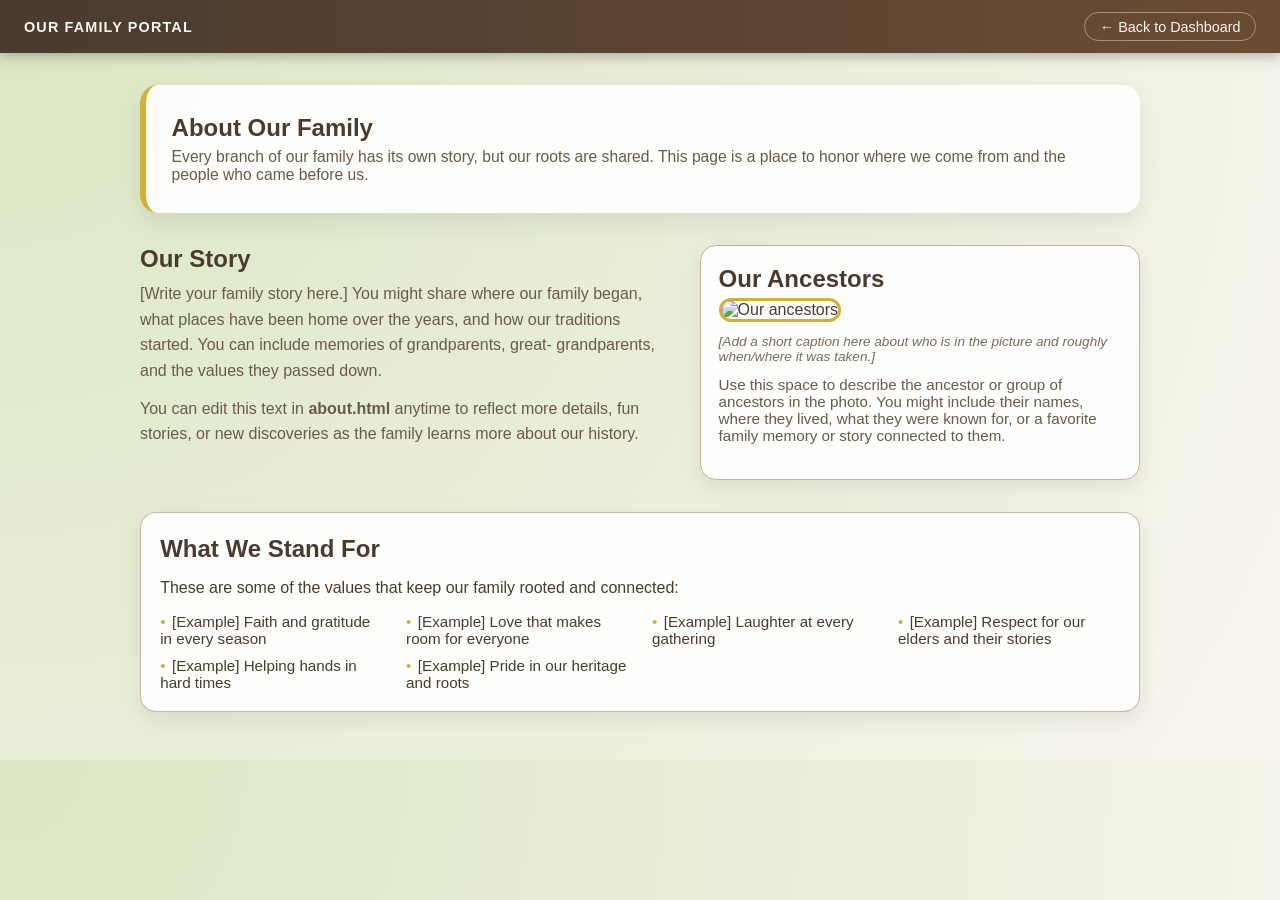
==== about.html @ ed65f72c "Create about.html" ====
<!DOCTYPE html>
<html lang="en">
<head>
  <meta charset="UTF-8" />
  <meta name="viewport" content="width=device-width, initial-scale=1.0" />
  <title>About Our Family - Our Family Portal</title>
  <link rel="stylesheet" href="styles.css" />
  <style>
    body {
      margin: 0;
      background: radial-gradient(circle at top left, var(--green-light), var(--cream));
      font-family: "Segoe UI", Arial, sans-serif;
      color: var(--brown-dark);
    }

    .top-bar {
      background: linear-gradient(90deg, var(--brown-dark), #6b4c33);
      color: var(--cream);
      padding: 0.75rem 1.5rem;
      display: flex;
      align-items: center;
      justify-content: space-between;
      box-shadow: 0 4px 12px rgba(0,0,0,0.25);
    }

    .top-bar .brand {
      font-weight: 700;
      letter-spacing: 0.08em;
      text-transform: uppercase;
      font-size: 0.9rem;
    }

    .top-bar a.back {
      color: var(--cream);
      text-decoration: none;
      font-size: 0.9rem;
      padding: 0.35rem 0.9rem;
      border-radius: 999px;
      border: 1px solid rgba(255,255,255,0.4);
    }

    .top-bar a.back:hover {
      background: rgba(255,255,255,0.12);
    }

    .about-wrapper {
      max-width: 1000px;
      margin: 2rem auto 3rem;
      padding: 0 1rem;
    }

    .about-hero {
      background: rgba(255,255,255,0.92);
      border-radius: 18px;
      padding: 1.8rem 1.6rem;
      box-shadow: 0 10px 26px rgba(0,0,0,0.08);
      border-left: 6px solid var(--gold);
      margin-bottom: 2rem;
    }

    .about-hero h1 {
      margin: 0 0 0.4rem;
    }

    .about-hero p {
      margin: 0;
      color: #6a5a4a;
      font-size: 0.98rem;
    }

    .about-main {
      display: grid;
      grid-template-columns: minmax(0, 1.2fr) minmax(0, 1fr);
      gap: 2rem;
      align-items: flex-start;
      margin-bottom: 2rem;
    }

    @media (max-width: 768px) {
      .about-main {
        grid-template-columns: 1fr;
      }
    }

    .story-block h2 {
      margin-top: 0;
      margin-bottom: 0.5rem;
    }

    .story-block p {
      margin-top: 0;
      margin-bottom: 0.75rem;
      line-height: 1.6;
      color: #6a5a4a;
    }

    .ancestor-card {
      background: rgba(255,255,255,0.95);
      border-radius: 16px;
      padding: 1.2rem 1.1rem 1.4rem;
      box-shadow: 0 8px 22px rgba(0,0,0,0.08);
      border: 1px solid var(--brown-light);
    }

    .ancestor-card h2 {
      margin-top: 0;
      margin-bottom: 0.3rem;
    }

    .ancestor-card p {
      margin-top: 0.2rem;
      margin-bottom: 0.75rem;
      font-size: 0.95rem;
      color: #6a5a4a;
    }

    .ancestor-photo {
      width: 100%;
      border-radius: 14px;
      margin-bottom: 0.75rem;
      border: 3px solid var(--gold);
      object-fit: cover;
      max-height: 260px;
    }

    .ancestor-caption {
      font-size: 0.85rem;
      color: #7a6a5a;
      font-style: italic;
      margin-bottom: 0.75rem;
    }

    .values-section {
      background: rgba(255,255,255,0.9);
      border-radius: 16px;
      padding: 1.4rem 1.2rem 1.3rem;
      box-shadow: 0 8px 22px rgba(0,0,0,0.08);
      border: 1px solid rgba(199,177,153,0.9);
    }

    .values-section h2 {
      margin-top: 0;
      margin-bottom: 0.5rem;
    }

    .values-list {
      list-style: none;
      padding: 0;
      margin: 0;
      display: grid;
      grid-template-columns: repeat(auto-fit, minmax(180px, 1fr));
      gap: 0.6rem 1.5rem;
      font-size: 0.95rem;
    }

    .values-list li::before {
      content: "•";
      margin-right: 0.4rem;
      color: var(--gold);
    }
  </style>
</head>
<body>
  <header class="top-bar">
    <div class="brand">Our Family Portal</div>
    <a href="dashboard.html" class="back">← Back to Dashboard</a>
  </header>

  <div class="about-wrapper">
    <section class="about-hero">
      <h1>About Our Family</h1>
      <p>
        Every branch of our family has its own story, but our roots are shared. This page is a place to
        honor where we come from and the people who came before us.
      </p>
    </section>

    <section class="about-main">
      <div class="story-block">
        <h2>Our Story</h2>
        <p>
          [Write your family story here.] You might share where our family began, what places have been home
          over the years, and how our traditions started. You can include memories of grandparents, great-
          grandparents, and the values they passed down.
        </p>
        <p>
          You can edit this text in <strong>about.html</strong> anytime to reflect more details, fun stories,
          or new discoveries as the family learns more about our history.
        </p>
      </div>

      <aside class="ancestor-card">
        <h2>Our Ancestors</h2>
        <!--
          To use your own ancestor photo:
          1. Upload the photo file to your GitHub repo (same place as about.html), for example: ancestors.jpg
          2. Change the src below from "ancestor-photo.jpg" to your actual file name, like "ancestors.jpg"
        -->
        <img src="ancestor-photo.jpg" alt="Our ancestors" class="ancestor-photo" />
        <div class="ancestor-caption">
          [Add a short caption here about who is in the picture and roughly when/where it was taken.]
        </div>
        <p>
          Use this space to describe the ancestor or group of ancestors in the photo. You might include their
          names, where they lived, what they were known for, or a favorite family memory or story connected to them.
        </p>
      </aside>
    </section>

    <section class="values-section">
      <h2>What We Stand For</h2>
      <p>These are some of the values that keep our family rooted and connected:</p>
      <ul class="values-list">
        <li>[Example] Faith and gratitude in every season</li>
        <li>[Example] Love that makes room for everyone</li>
        <li>[Example] Laughter at every gathering</li>
        <li>[Example] Respect for our elders and their stories</li>
        <li>[Example] Helping hands in hard times</li>
        <li>[Example] Pride in our heritage and roots</li>
      </ul>
    </section>
  </div>
</body>
</html>
---- styles.css ----
/* Global Theme: Browns, Gold, Light Greens */

:root {
  --brown-dark: #4a3b2f;
  --brown-light: #c7b199;
  --gold: #d4af37;
  --green-light: #dbe7c2;
  --cream: #f8f5ef;
}

body {
  margin: 0;
  padding: 0;
  font-family: "Segoe UI", Arial, sans-serif;
  background: var(--cream);
  color: var(--brown-dark);
}

/* Hero Section */
.hero {
  position: relative;
  height: 80vh;
  background: url('https://images.unsplash.com/photo-1506744038136-46273834b3fb') center/cover no-repeat;
  display: flex;
  align-items: center;
  justify-content: center;
  text-align: center;
  color: white;
}

.hero .overlay {
  position: absolute;
  top: 0;
  left: 0;
  width: 100%;
  height: 100%;
  background: rgba(0, 0, 0, 0.4);
}

.hero-content {
  position: relative;
  z-index: 2;
}

.hero h1 {
  font-size: 3rem;
  margin-bottom: 0.5rem;
  text-shadow: 2px 2px 8px rgba(0, 0, 0, 0.6);
}

.hero p {
  font-size: 1.3rem;
  margin-bottom: 1.5rem;
}

/* Buttons */
.btn-primary {
  background: var(--gold);
  color: var(--brown-dark);
  padding: 0.75rem 1.5rem;
  font-size: 1.1rem;
  border-radius: 8px;
  text-decoration: none;
  font-weight: bold;
  transition: 0.3s;
}

.btn-primary:hover {
  background: var(--brown-light);
  color: white;
}

/* Intro Section */
.intro {
  padding: 3rem 1rem;
  max-width: 900px;
  margin: auto;
  text-align: center;
}

.intro h2 {
  font-size: 2rem;
  color: var(--brown-dark);
}

.intro p {
  font-size: 1.2rem;
  margin-top: 1rem;
  color: #5a4a3b;
}

/* Footer */
footer {
  background: var(--brown-dark);
  color: var(--cream);
  text-align: center;
  padding: 1rem;
  margin-top: 3rem;
}
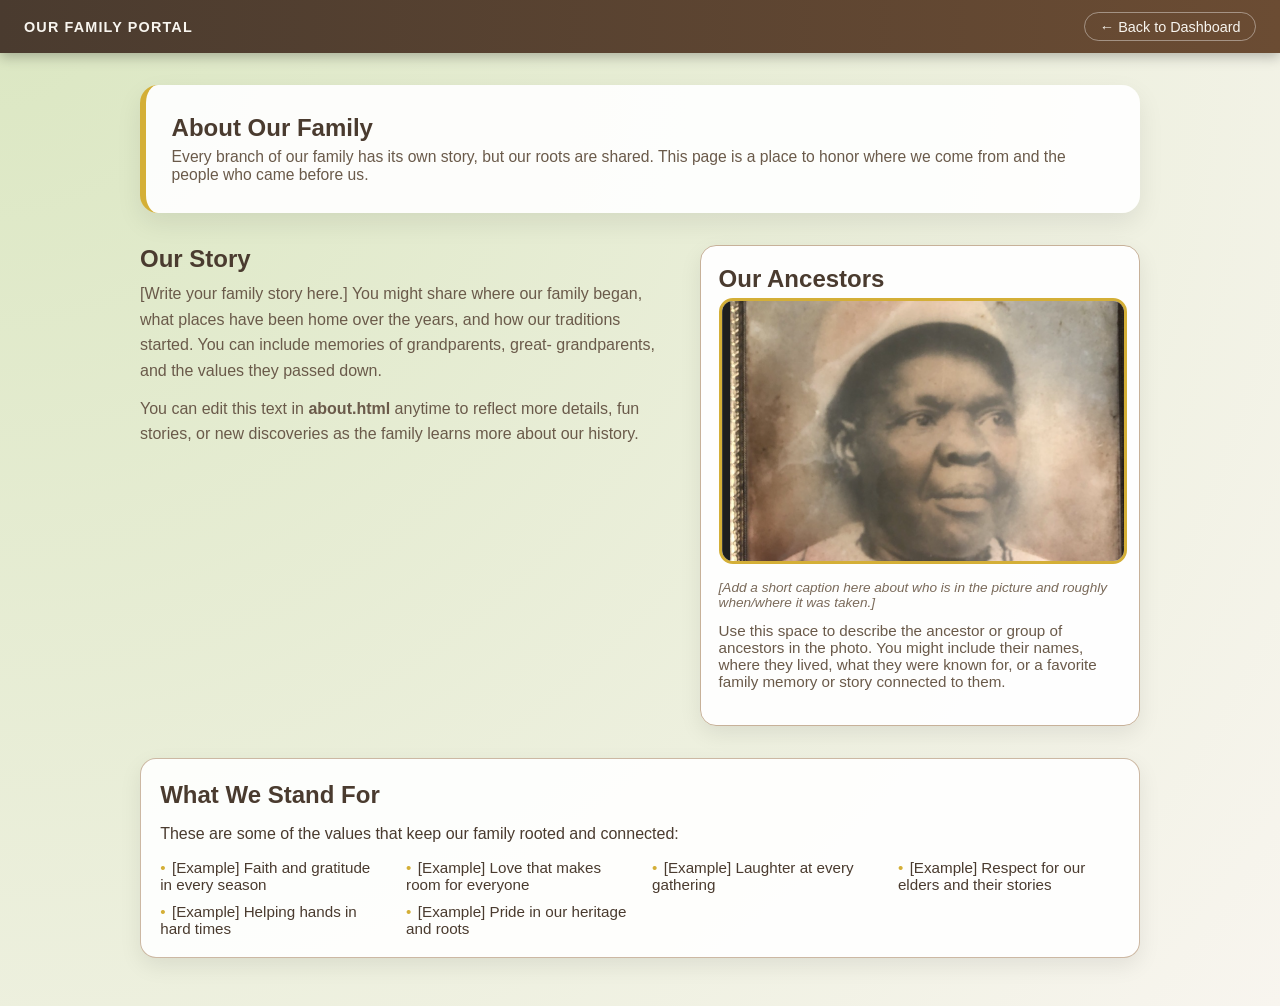
==== commit 81c299c8: "Update about.html" ====
--- a/about.html
+++ b/about.html
@@ -196,7 +196,7 @@
           1. Upload the photo file to your GitHub repo (same place as about.html), for example: ancestors.jpg
           2. Change the src below from "ancestor-photo.jpg" to your actual file name, like "ancestors.jpg"
         -->
-        <img src="ancestor-photo.jpg" alt="Our ancestors" class="ancestor-photo" />
+        <img src="Greatgreatgrandmother.png" alt="Our ancestors" class="ancestor-photo" />
         <div class="ancestor-caption">
           [Add a short caption here about who is in the picture and roughly when/where it was taken.]
         </div>
